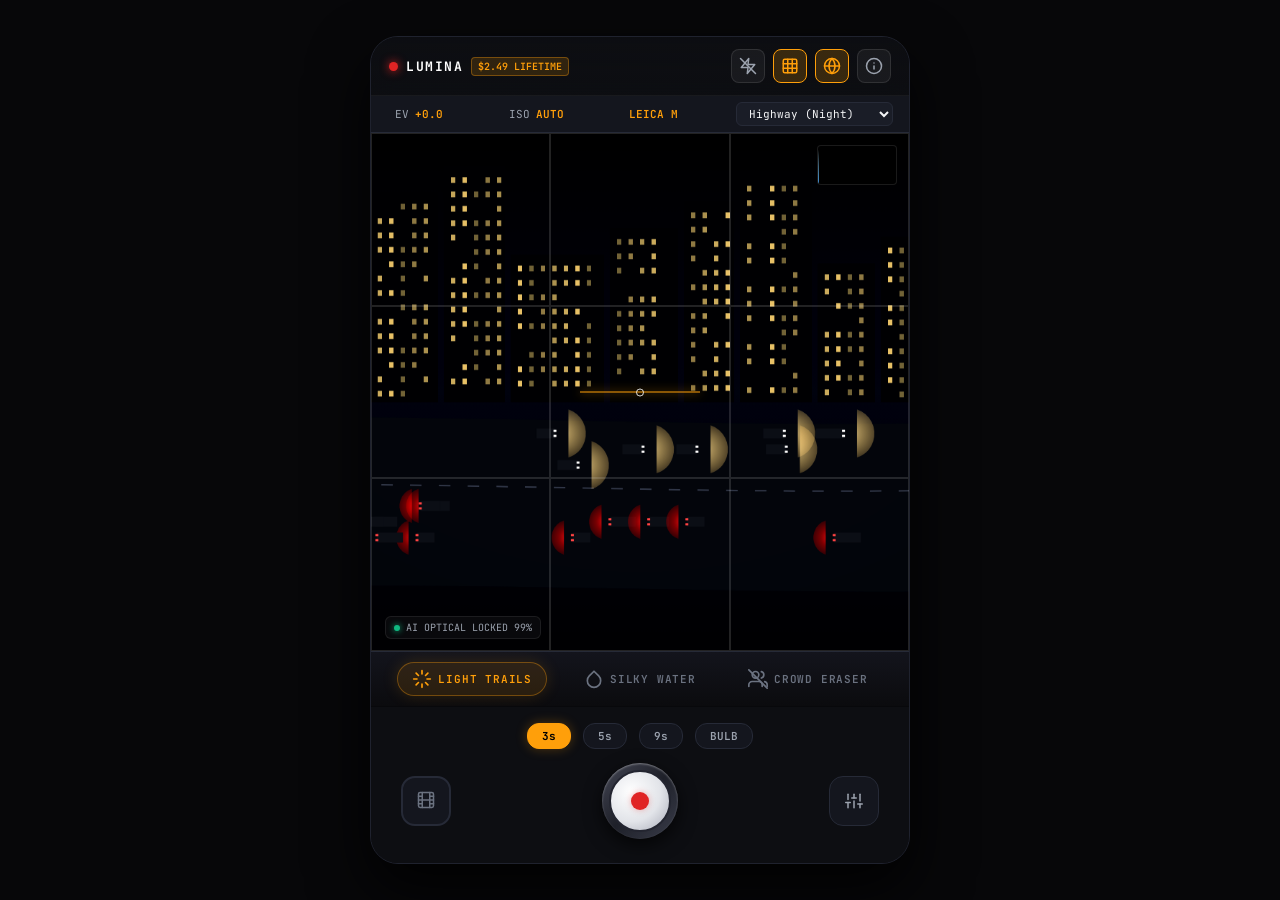
==== index.html @ f26d68da "deploy: update LuminaShutter live web app runner" ====
<!doctype html>
<html lang="en">
  <head>
    <meta charset="UTF-8" />
    <meta name="viewport" content="width=device-width, initial-scale=1.0, maximum-scale=1.0, user-scalable=no, viewport-fit=cover" />
    <meta name="apple-mobile-web-app-capable" content="yes" />
    <meta name="apple-mobile-web-app-status-bar-style" content="black-translucent" />
    <meta name="theme-color" content="#0D0D11" />
    <title>LuminaShutter — Computational Long-Exposure Camera</title>
    <link rel="preconnect" href="https://fonts.googleapis.com">
    <link rel="preconnect" href="https://fonts.gstatic.com" crossorigin>
    <link href="https://fonts.googleapis.com/css2?family=JetBrains+Mono:wght@400;500;600;700&family=Plus+Jakarta+Sans:wght@400;500;600;700&display=swap" rel="stylesheet">
    <script type="module" crossorigin src="./assets/index-B76-5cLn.js"></script>
    <link rel="stylesheet" crossorigin href="./assets/index-BQiEqXzm.css">
  </head>
  <body>
    <div id="app"></div>
  </body>
</html>
---- assets/index-BQiEqXzm.css ----
:root{--bg-deep: #070709;--bg-camera: #0D0E12;--bg-surface: #14161E;--bg-panel: #1A1D27;--border-subtle: #262A37;--border-active: #3C4254;--leica-amber: #FF9F0A;--leica-amber-glow: rgba(255, 159, 10, .28);--leica-red: #E02424;--leica-red-glow: rgba(224, 36, 36, .35);--hasselblad-gold: #D4AF37;--accent-cyan: #0AC4FF;--text-primary: #F3F4F6;--text-secondary: #9CA3AF;--text-muted: #6B7280;--font-mono: "JetBrains Mono", monospace;--font-sans: "Plus Jakarta Sans", -apple-system, BlinkMacSystemFont, sans-serif}*{box-sizing:border-box;margin:0;padding:0;user-select:none;-webkit-user-select:none;-webkit-touch-callout:none}body{background-color:var(--bg-deep);color:var(--text-primary);font-family:var(--font-sans);overflow:hidden;height:100vh;height:100dvh;width:100vw;display:flex;align-items:center;justify-content:center}#app{width:100%;height:100%;max-width:540px;max-height:980px;background-color:var(--bg-camera);position:relative;display:flex;flex-direction:column;overflow:hidden;box-shadow:0 25px 60px #000000d9;border:1px solid #1f222e}@media (min-width: 541px){#app{border-radius:28px;height:92vh}}.header-bar{display:flex;align-items:center;justify-content:space-between;padding:12px 18px;background:linear-gradient(180deg,#0d0e12f2,#0d0e12bf);backdrop-filter:blur(12px);z-index:20;border-bottom:1px solid rgba(255,255,255,.05)}.brand-badge{display:flex;align-items:center;gap:8px}.brand-dot{width:9px;height:9px;border-radius:50%;background-color:var(--leica-red);box-shadow:0 0 10px var(--leica-red)}.brand-text{font-size:13px;font-weight:700;letter-spacing:1.5px;color:#fff;text-transform:uppercase;font-family:var(--font-mono)}.brand-price-tag{font-size:10px;background-color:#ff9f0a26;color:var(--leica-amber);border:1px solid rgba(255,159,10,.35);padding:2px 6px;border-radius:4px;font-weight:600;font-family:var(--font-mono);cursor:pointer;transition:all .2s ease}.brand-price-tag:hover{background-color:#ff9f0a40;border-color:var(--leica-amber)}.header-controls{display:flex;align-items:center;gap:8px}.btn-icon-hdr{background:#ffffff0d;border:1px solid rgba(255,255,255,.1);color:var(--text-secondary);width:34px;height:34px;border-radius:8px;display:flex;align-items:center;justify-content:center;cursor:pointer;transition:all .15s ease}.btn-icon-hdr:hover,.btn-icon-hdr.active{background:#ff9f0a2e;border-color:var(--leica-amber);color:var(--leica-amber)}.quick-controls{display:flex;align-items:center;justify-content:space-between;padding:6px 16px;background-color:var(--bg-surface);border-bottom:1px solid var(--border-subtle);font-family:var(--font-mono);font-size:11px;z-index:15}.quick-control-item{display:flex;align-items:center;gap:6px;color:var(--text-secondary);cursor:pointer;padding:4px 8px;border-radius:6px;transition:background .15s}.quick-control-item:hover{background:#ffffff0a}.quick-val{color:var(--leica-amber);font-weight:600}.scenario-select{background:var(--bg-panel);border:1px solid var(--border-subtle);color:var(--text-primary);font-size:11px;font-family:var(--font-mono);padding:3px 8px;border-radius:6px;outline:none;cursor:pointer}.viewfinder-container{flex:1;position:relative;overflow:hidden;background-color:#000;display:flex;align-items:center;justify-content:center}#glCanvas{width:100%;height:100%;object-fit:cover;display:block}.viewfinder-hud{position:absolute;top:0;left:0;width:100%;height:100%;pointer-events:none}.grid-lines{position:absolute;top:0;left:0;width:100%;height:100%;display:grid;grid-template-columns:1fr 1fr 1fr;grid-template-rows:1fr 1fr 1fr;opacity:.22;transition:opacity .2s}.grid-lines.hidden{opacity:0}.grid-cell{border:.5px solid rgba(255,255,255,.6)}.horizon-level{position:absolute;top:50%;left:50%;transform:translate(-50%,-50%);width:120px;height:1px;background:#ffffff40;display:flex;align-items:center;justify-content:center}.horizon-level:before,.horizon-level:after{content:"";position:absolute;width:6px;height:6px;border:1.5px solid rgba(255,255,255,.5);border-radius:50%}.horizon-level.level-balanced{background:var(--leica-amber);box-shadow:0 0 8px var(--leica-amber)}.histogram-box{position:absolute;top:12px;right:12px;width:80px;height:40px;background:#000000a6;backdrop-filter:blur(6px);border-radius:4px;border:1px solid rgba(255,255,255,.1);overflow:hidden}#histCanvas{width:100%;height:100%;display:block}.stab-telemetry{position:absolute;bottom:12px;left:14px;display:flex;align-items:center;gap:6px;background:#0d0e12b3;backdrop-filter:blur(8px);padding:4px 8px;border-radius:6px;border:1px solid rgba(255,255,255,.08);font-family:var(--font-mono);font-size:10px;color:var(--text-secondary)}.stab-indicator-dot{width:6px;height:6px;border-radius:50%;background-color:#10b981;box-shadow:0 0 6px #10b981}.exposure-overlay{position:absolute;top:0;left:0;width:100%;height:100%;pointer-events:none;display:flex;flex-direction:column;align-items:center;justify-content:center;background:#0000002e;opacity:0;transition:opacity .3s ease}.exposure-overlay.active{opacity:1}.countdown-ring-box{position:relative;width:120px;height:120px}.countdown-svg{transform:rotate(-90deg);width:100%;height:100%}.countdown-circle-bg{stroke:#ffffff26;stroke-width:4;fill:none}.countdown-circle-prog{stroke:var(--leica-amber);stroke-width:4;fill:none;stroke-linecap:round;transition:stroke-dashoffset .1s linear;filter:drop-shadow(0 0 6px var(--leica-amber))}.countdown-number{position:absolute;top:50%;left:50%;transform:translate(-50%,-50%);font-family:var(--font-mono);font-size:26px;font-weight:700;color:#fff;text-shadow:0 2px 10px rgba(0,0,0,.8)}.live-forming-badge{margin-top:16px;font-family:var(--font-mono);font-size:11px;letter-spacing:1.2px;color:var(--leica-amber);background:#000000d9;padding:5px 12px;border-radius:20px;border:1px solid var(--leica-amber);text-transform:uppercase;animation:pulseAmber 1.4s infinite ease-in-out}@keyframes pulseAmber{0%,to{opacity:.9;transform:scale(1)}50%{opacity:.6;transform:scale(.98)}}.mode-dial-strip{background:linear-gradient(180deg,#13141c,#0b0b0e);border-top:1px solid var(--border-subtle);border-bottom:1px solid rgba(0,0,0,.6);padding:10px 0;overflow-x:auto;scrollbar-width:none;display:flex;justify-content:center;gap:22px;z-index:10}.mode-dial-strip::-webkit-scrollbar{display:none}.mode-tab{display:flex;align-items:center;gap:6px;padding:6px 14px;border-radius:20px;cursor:pointer;font-family:var(--font-mono);font-size:11px;font-weight:600;letter-spacing:.8px;color:var(--text-muted);border:1px solid transparent;transition:all .2s cubic-bezier(.16,1,.3,1);white-space:nowrap}.mode-tab:hover{color:var(--text-secondary)}.mode-tab.active{color:var(--leica-amber);background:#ff9f0a1f;border-color:#ff9f0a59;box-shadow:0 0 16px #ff9f0a26}.shutter-panel{background-color:var(--bg-camera);padding:16px 20px 24px;display:flex;flex-direction:column;gap:14px;z-index:10}.duration-selector{display:flex;align-items:center;justify-content:center;gap:12px}.duration-chip{padding:5px 14px;border-radius:12px;background:var(--bg-surface);border:1px solid var(--border-subtle);color:var(--text-secondary);font-family:var(--font-mono);font-size:11px;font-weight:600;cursor:pointer;transition:all .15s ease}.duration-chip:hover{border-color:var(--text-muted);color:var(--text-primary)}.duration-chip.active{background:var(--leica-amber);border-color:var(--leica-amber);color:#000;font-weight:700;box-shadow:0 0 12px var(--leica-amber-glow)}.shutter-row{display:flex;align-items:center;justify-content:space-between;padding:0 10px}.btn-gallery-thumb{width:50px;height:50px;border-radius:14px;background:var(--bg-surface);border:2px solid var(--border-subtle);overflow:hidden;cursor:pointer;position:relative;display:flex;align-items:center;justify-content:center;transition:transform .15s ease,border-color .15s ease}.btn-gallery-thumb:hover{border-color:var(--leica-amber);transform:scale(1.04)}.btn-gallery-thumb img{width:100%;height:100%;object-fit:cover}.btn-gallery-thumb .thumb-empty{color:var(--text-muted)}.shutter-outer-ring{width:76px;height:76px;border-radius:50%;background:linear-gradient(135deg,#444754,#1e2029,#3a3d4a);display:flex;align-items:center;justify-content:center;box-shadow:0 6px 18px #000000b3,inset 0 1px 2px #ffffff59;cursor:pointer;transition:transform .1s ease,box-shadow .1s ease}.shutter-outer-ring:active{transform:scale(.96);box-shadow:0 2px 8px #000000d9}.shutter-inner-btn{width:62px;height:62px;border-radius:50%;background:radial-gradient(circle at 35% 35%,#fff,#e2e4e9 55%,#a6a9b6);border:2px solid #232530;display:flex;align-items:center;justify-content:center;position:relative;transition:all .15s ease}.shutter-center-dot{width:18px;height:18px;border-radius:50%;background-color:var(--leica-red);box-shadow:0 0 6px var(--leica-red-glow);transition:all .2s ease}.shutter-outer-ring.exposing{box-shadow:0 0 22px var(--leica-amber-glow)}.shutter-outer-ring.exposing .shutter-inner-btn{background:radial-gradient(circle at 35% 35%,#ffdf99,#ff9f0a)}.shutter-outer-ring.exposing .shutter-center-dot{width:14px;height:14px;border-radius:3px;background-color:#000;box-shadow:none}.btn-extra-ctrl{width:50px;height:50px;border-radius:14px;background:var(--bg-surface);border:1px solid var(--border-subtle);color:var(--text-secondary);display:flex;align-items:center;justify-content:center;cursor:pointer;transition:all .15s ease}.btn-extra-ctrl:hover{background:var(--bg-panel);color:var(--text-primary);border-color:var(--border-active)}.drawer-slider{display:none;background-color:var(--bg-panel);border-top:1px solid var(--border-subtle);padding:10px 18px;gap:12px;align-items:center}.drawer-slider.open{display:flex}.ev-input{flex:1;accent-color:var(--leica-amber)}.modal-backdrop{position:absolute;top:0;left:0;width:100%;height:100%;background:#040508e0;backdrop-filter:blur(16px);z-index:50;display:flex;align-items:center;justify-content:center;padding:16px;opacity:0;pointer-events:none;transition:opacity .25s cubic-bezier(.16,1,.3,1)}.modal-backdrop.open{opacity:1;pointer-events:auto}.modal-card{width:100%;max-width:480px;max-height:92%;background-color:var(--bg-surface);border:1px solid var(--border-active);border-radius:24px;overflow:hidden;display:flex;flex-direction:column;box-shadow:0 20px 50px #000000e6}.modal-header{display:flex;align-items:center;justify-content:space-between;padding:16px 20px;border-bottom:1px solid var(--border-subtle)}.modal-title{font-size:15px;font-weight:700;letter-spacing:.5px;display:flex;align-items:center;gap:8px}.modal-close-btn{background:transparent;border:none;color:var(--text-secondary);cursor:pointer;display:flex;align-items:center;justify-content:center;padding:4px;border-radius:6px}.modal-close-btn:hover{color:#fff}.modal-body{padding:18px 20px;overflow-y:auto;display:flex;flex-direction:column;gap:16px}.split-viewer{position:relative;width:100%;aspect-ratio:16 / 9;border-radius:14px;overflow:hidden;background-color:#000;touch-action:none}.split-img-after,.split-img-before{position:absolute;top:0;left:0;width:100%;height:100%;object-fit:cover;pointer-events:none}.split-img-before-wrap{position:absolute;top:0;left:0;width:50%;height:100%;overflow:hidden;border-right:2px solid #FFFFFF;box-shadow:2px 0 10px #0009}.split-divider-handle{position:absolute;top:50%;right:-14px;transform:translateY(-50%);width:28px;height:28px;border-radius:50%;background-color:#fff;box-shadow:0 2px 8px #0009;display:flex;align-items:center;justify-content:center;font-size:10px;color:#000;font-weight:800}.split-tag{position:absolute;bottom:10px;padding:3px 8px;border-radius:4px;font-family:var(--font-mono);font-size:9px;font-weight:700;letter-spacing:.5px;text-transform:uppercase}.split-tag-before{left:10px;background:#000000bf;color:#ccc;border:1px solid rgba(255,255,255,.2)}.split-tag-after{right:10px;background:#ff9f0ad9;color:#000;border:1px solid var(--leica-amber)}.exif-grid{display:grid;grid-template-columns:repeat(3,1fr);gap:8px;background:var(--bg-panel);padding:12px;border-radius:12px;border:1px solid var(--border-subtle)}.exif-item{display:flex;flex-direction:column;gap:2px}.exif-label{font-size:9px;color:var(--text-muted);text-transform:uppercase;font-family:var(--font-mono)}.exif-val{font-size:11px;color:var(--text-primary);font-family:var(--font-mono);font-weight:600}.modal-actions{display:flex;gap:10px}.btn-primary-action{flex:1;background:var(--leica-amber);color:#000;border:none;padding:12px;border-radius:12px;font-weight:700;font-size:13px;cursor:pointer;display:flex;align-items:center;justify-content:center;gap:8px;transition:background .15s ease}.btn-primary-action:hover{background:#ffb13b}.btn-secondary-action{background:var(--bg-panel);color:var(--text-primary);border:1px solid var(--border-subtle);padding:12px 18px;border-radius:12px;font-weight:600;font-size:13px;cursor:pointer;display:flex;align-items:center;justify-content:center;gap:8px}.btn-secondary-action:hover{background:var(--border-active)}.comp-table{width:100%;border-collapse:collapse;font-size:12px}.comp-table th,.comp-table td{padding:10px 8px;text-align:left;border-bottom:1px solid var(--border-subtle)}.comp-table th{color:var(--text-secondary);font-family:var(--font-mono);font-size:10px;text-transform:uppercase}.highlight-row{background:#ff9f0a14;font-weight:700}.highlight-price{color:var(--leica-amber);font-family:var(--font-mono);font-weight:700}
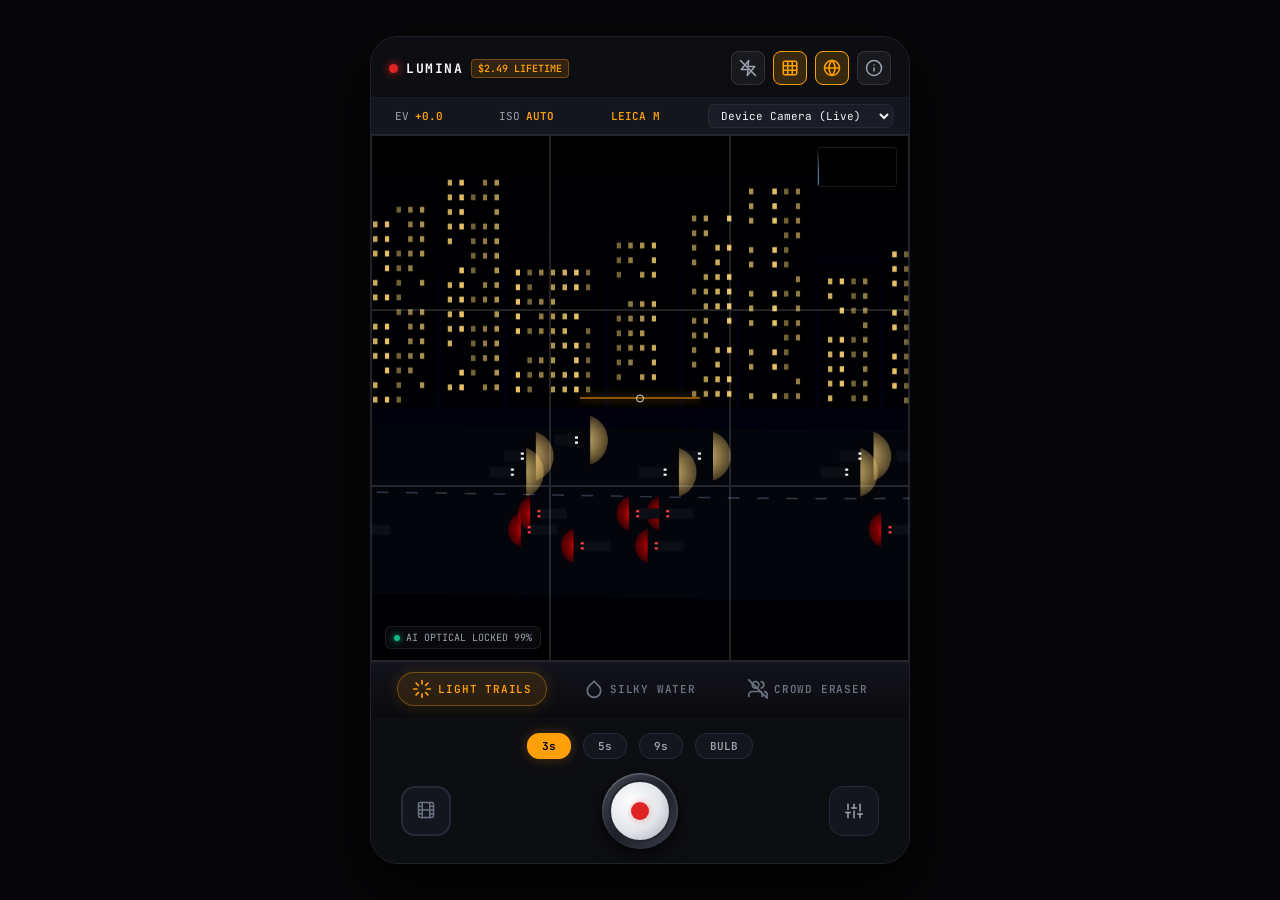
==== commit 74df8d36: "deploy: update LuminaShutter live web app runner" ====
--- a/index.html
+++ b/index.html
@@ -10,8 +10,8 @@
     <link rel="preconnect" href="https://fonts.googleapis.com">
     <link rel="preconnect" href="https://fonts.gstatic.com" crossorigin>
     <link href="https://fonts.googleapis.com/css2?family=JetBrains+Mono:wght@400;500;600;700&family=Plus+Jakarta+Sans:wght@400;500;600;700&display=swap" rel="stylesheet">
-    <script type="module" crossorigin src="./assets/index-B76-5cLn.js"></script>
-    <link rel="stylesheet" crossorigin href="./assets/index-BQiEqXzm.css">
+    <script type="module" crossorigin src="./assets/index-D73Pkwgc.js"></script>
+    <link rel="stylesheet" crossorigin href="./assets/index-BaE9z8mP.css">
   </head>
   <body>
     <div id="app"></div>
--- a/assets/index-BaE9z8mP.css
+++ b/assets/index-BaE9z8mP.css
@@ -0,0 +1 @@
+:root{--bg-deep: #070709;--bg-camera: #0D0E12;--bg-surface: #14161E;--bg-panel: #1A1D27;--border-subtle: #262A37;--border-active: #3C4254;--leica-amber: #FF9F0A;--leica-amber-glow: rgba(255, 159, 10, .28);--leica-red: #E02424;--leica-red-glow: rgba(224, 36, 36, .35);--hasselblad-gold: #D4AF37;--accent-cyan: #0AC4FF;--text-primary: #F3F4F6;--text-secondary: #9CA3AF;--text-muted: #6B7280;--font-mono: "JetBrains Mono", monospace;--font-sans: "Plus Jakarta Sans", -apple-system, BlinkMacSystemFont, sans-serif}*{box-sizing:border-box;margin:0;padding:0;user-select:none;-webkit-user-select:none;-webkit-touch-callout:none}body{background-color:var(--bg-deep);color:var(--text-primary);font-family:var(--font-sans);overflow:hidden;height:100vh;height:100dvh;max-height:100dvh;width:100vw;display:flex;align-items:center;justify-content:center}#app{width:100%;height:100%;height:100dvh;max-height:100dvh;background-color:var(--bg-camera);position:relative;display:flex;flex-direction:column;overflow:hidden}@media (min-width: 541px) and (min-height: 800px){#app{max-width:540px;max-height:980px;border-radius:28px;height:92vh;box-shadow:0 25px 60px #000000d9;border:1px solid #1f222e}}.header-bar{display:flex;align-items:center;justify-content:space-between;padding:60px 18px 12px;padding-top:calc(env(safe-area-inset-top,0px) + 14px);background:linear-gradient(180deg,#0d0e12f2,#0d0e12bf);backdrop-filter:blur(12px);z-index:20;border-bottom:1px solid rgba(255,255,255,.05)}.brand-badge{display:flex;align-items:center;gap:8px}.brand-dot{width:9px;height:9px;border-radius:50%;background-color:var(--leica-red);box-shadow:0 0 10px var(--leica-red)}.brand-text{font-size:13px;font-weight:700;letter-spacing:1.5px;color:#fff;text-transform:uppercase;font-family:var(--font-mono)}.brand-price-tag{font-size:10px;background-color:#ff9f0a26;color:var(--leica-amber);border:1px solid rgba(255,159,10,.35);padding:2px 6px;border-radius:4px;font-weight:600;font-family:var(--font-mono);cursor:pointer;transition:all .2s ease}.brand-price-tag:hover{background-color:#ff9f0a40;border-color:var(--leica-amber)}.header-controls{display:flex;align-items:center;gap:8px}.btn-icon-hdr{background:#ffffff0d;border:1px solid rgba(255,255,255,.1);color:var(--text-secondary);width:34px;height:34px;border-radius:8px;display:flex;align-items:center;justify-content:center;cursor:pointer;transition:all .15s ease}.btn-icon-hdr:hover,.btn-icon-hdr.active{background:#ff9f0a2e;border-color:var(--leica-amber);color:var(--leica-amber)}.quick-controls{display:flex;align-items:center;justify-content:space-between;padding:6px 16px;background-color:var(--bg-surface);border-bottom:1px solid var(--border-subtle);font-family:var(--font-mono);font-size:11px;z-index:15}.quick-control-item{display:flex;align-items:center;gap:6px;color:var(--text-secondary);cursor:pointer;padding:4px 8px;border-radius:6px;transition:background .15s}.quick-control-item:hover{background:#ffffff0a}.quick-val{color:var(--leica-amber);font-weight:600}.scenario-select{background:var(--bg-panel);border:1px solid var(--border-subtle);color:var(--text-primary);font-size:11px;font-family:var(--font-mono);padding:3px 8px;border-radius:6px;outline:none;cursor:pointer}.viewfinder-container{flex:1;position:relative;overflow:hidden;background-color:#000;display:flex;align-items:center;justify-content:center}#glCanvas{width:100%;height:100%;object-fit:cover;display:block}.viewfinder-hud{position:absolute;top:0;left:0;width:100%;height:100%;pointer-events:none}.grid-lines{position:absolute;top:0;left:0;width:100%;height:100%;display:grid;grid-template-columns:1fr 1fr 1fr;grid-template-rows:1fr 1fr 1fr;opacity:.22;transition:opacity .2s}.grid-lines.hidden{opacity:0}.grid-cell{border:.5px solid rgba(255,255,255,.6)}.horizon-level{position:absolute;top:50%;left:50%;transform:translate(-50%,-50%);width:120px;height:1px;background:#ffffff40;display:flex;align-items:center;justify-content:center}.horizon-level:before,.horizon-level:after{content:"";position:absolute;width:6px;height:6px;border:1.5px solid rgba(255,255,255,.5);border-radius:50%}.horizon-level.level-balanced{background:var(--leica-amber);box-shadow:0 0 8px var(--leica-amber)}.histogram-box{position:absolute;top:12px;right:12px;width:80px;height:40px;background:#000000a6;backdrop-filter:blur(6px);border-radius:4px;border:1px solid rgba(255,255,255,.1);overflow:hidden}#histCanvas{width:100%;height:100%;display:block}.stab-telemetry{position:absolute;bottom:12px;left:14px;display:flex;align-items:center;gap:6px;background:#0d0e12b3;backdrop-filter:blur(8px);padding:4px 8px;border-radius:6px;border:1px solid rgba(255,255,255,.08);font-family:var(--font-mono);font-size:10px;color:var(--text-secondary)}.stab-indicator-dot{width:6px;height:6px;border-radius:50%;background-color:#10b981;box-shadow:0 0 6px #10b981}.exposure-overlay{position:absolute;top:0;left:0;width:100%;height:100%;pointer-events:none;display:flex;flex-direction:column;align-items:center;justify-content:center;background:#0000002e;opacity:0;transition:opacity .3s ease}.exposure-overlay.active{opacity:1}.countdown-ring-box{position:relative;width:120px;height:120px}.countdown-svg{transform:rotate(-90deg);width:100%;height:100%}.countdown-circle-bg{stroke:#ffffff26;stroke-width:4;fill:none}.countdown-circle-prog{stroke:var(--leica-amber);stroke-width:4;fill:none;stroke-linecap:round;transition:stroke-dashoffset .1s linear;filter:drop-shadow(0 0 6px var(--leica-amber))}.countdown-number{position:absolute;top:50%;left:50%;transform:translate(-50%,-50%);font-family:var(--font-mono);font-size:26px;font-weight:700;color:#fff;text-shadow:0 2px 10px rgba(0,0,0,.8)}.live-forming-badge{margin-top:16px;font-family:var(--font-mono);font-size:11px;letter-spacing:1.2px;color:var(--leica-amber);background:#000000d9;padding:5px 12px;border-radius:20px;border:1px solid var(--leica-amber);text-transform:uppercase;animation:pulseAmber 1.4s infinite ease-in-out}@keyframes pulseAmber{0%,to{opacity:.9;transform:scale(1)}50%{opacity:.6;transform:scale(.98)}}.mode-dial-strip{background:linear-gradient(180deg,#13141c,#0b0b0e);border-top:1px solid var(--border-subtle);border-bottom:1px solid rgba(0,0,0,.6);padding:10px 0;overflow-x:auto;scrollbar-width:none;display:flex;justify-content:center;gap:22px;z-index:10}.mode-dial-strip::-webkit-scrollbar{display:none}.mode-tab{display:flex;align-items:center;gap:6px;padding:6px 14px;border-radius:20px;cursor:pointer;font-family:var(--font-mono);font-size:11px;font-weight:600;letter-spacing:.8px;color:var(--text-muted);border:1px solid transparent;transition:all .2s cubic-bezier(.16,1,.3,1);white-space:nowrap}.mode-tab:hover{color:var(--text-secondary)}.mode-tab.active{color:var(--leica-amber);background:#ff9f0a1f;border-color:#ff9f0a59;box-shadow:0 0 16px #ff9f0a26}.shutter-panel{background-color:var(--bg-camera);padding:16px 20px 24px;padding-bottom:calc(env(safe-area-inset-bottom,0px) + 14px);display:flex;flex-direction:column;gap:14px;z-index:10}.duration-selector{display:flex;align-items:center;justify-content:center;gap:12px}.duration-chip{padding:5px 14px;border-radius:12px;background:var(--bg-surface);border:1px solid var(--border-subtle);color:var(--text-secondary);font-family:var(--font-mono);font-size:11px;font-weight:600;cursor:pointer;transition:all .15s ease}.duration-chip:hover{border-color:var(--text-muted);color:var(--text-primary)}.duration-chip.active{background:var(--leica-amber);border-color:var(--leica-amber);color:#000;font-weight:700;box-shadow:0 0 12px var(--leica-amber-glow)}.shutter-row{display:flex;align-items:center;justify-content:space-between;padding:0 10px}.btn-gallery-thumb{width:50px;height:50px;border-radius:14px;background:var(--bg-surface);border:2px solid var(--border-subtle);overflow:hidden;cursor:pointer;position:relative;display:flex;align-items:center;justify-content:center;transition:transform .15s ease,border-color .15s ease}.btn-gallery-thumb:hover{border-color:var(--leica-amber);transform:scale(1.04)}.btn-gallery-thumb img{width:100%;height:100%;object-fit:cover}.btn-gallery-thumb .thumb-empty{color:var(--text-muted)}.shutter-outer-ring{width:76px;height:76px;border-radius:50%;background:linear-gradient(135deg,#444754,#1e2029,#3a3d4a);display:flex;align-items:center;justify-content:center;box-shadow:0 6px 18px #000000b3,inset 0 1px 2px #ffffff59;cursor:pointer;transition:transform .1s ease,box-shadow .1s ease}.shutter-outer-ring:active{transform:scale(.96);box-shadow:0 2px 8px #000000d9}.shutter-inner-btn{width:62px;height:62px;border-radius:50%;background:radial-gradient(circle at 35% 35%,#fff,#e2e4e9 55%,#a6a9b6);border:2px solid #232530;display:flex;align-items:center;justify-content:center;position:relative;transition:all .15s ease}.shutter-center-dot{width:18px;height:18px;border-radius:50%;background-color:var(--leica-red);box-shadow:0 0 6px var(--leica-red-glow);transition:all .2s ease}.shutter-outer-ring.exposing{box-shadow:0 0 22px var(--leica-amber-glow)}.shutter-outer-ring.exposing .shutter-inner-btn{background:radial-gradient(circle at 35% 35%,#ffdf99,#ff9f0a)}.shutter-outer-ring.exposing .shutter-center-dot{width:14px;height:14px;border-radius:3px;background-color:#000;box-shadow:none}.btn-extra-ctrl{width:50px;height:50px;border-radius:14px;background:var(--bg-surface);border:1px solid var(--border-subtle);color:var(--text-secondary);display:flex;align-items:center;justify-content:center;cursor:pointer;transition:all .15s ease}.btn-extra-ctrl:hover{background:var(--bg-panel);color:var(--text-primary);border-color:var(--border-active)}.drawer-slider{display:none;background-color:var(--bg-panel);border-top:1px solid var(--border-subtle);padding:10px 18px;gap:12px;align-items:center}.drawer-slider.open{display:flex}.ev-input{flex:1;accent-color:var(--leica-amber)}.modal-backdrop{position:absolute;top:0;left:0;width:100%;height:100%;background:#040508e0;backdrop-filter:blur(16px);z-index:50;display:flex;align-items:center;justify-content:center;padding:16px;opacity:0;pointer-events:none;transition:opacity .25s cubic-bezier(.16,1,.3,1)}.modal-backdrop.open{opacity:1;pointer-events:auto}.modal-card{width:100%;max-width:480px;max-height:92%;background-color:var(--bg-surface);border:1px solid var(--border-active);border-radius:24px;overflow:hidden;display:flex;flex-direction:column;box-shadow:0 20px 50px #000000e6}.modal-header{display:flex;align-items:center;justify-content:space-between;padding:16px 20px;border-bottom:1px solid var(--border-subtle)}.modal-title{font-size:15px;font-weight:700;letter-spacing:.5px;display:flex;align-items:center;gap:8px}.modal-close-btn{background:transparent;border:none;color:var(--text-secondary);cursor:pointer;display:flex;align-items:center;justify-content:center;padding:4px;border-radius:6px}.modal-close-btn:hover{color:#fff}.modal-body{padding:18px 20px;overflow-y:auto;display:flex;flex-direction:column;gap:16px}.split-viewer{position:relative;width:100%;aspect-ratio:16 / 9;border-radius:14px;overflow:hidden;background-color:#000;touch-action:none}.split-img-after,.split-img-before{position:absolute;top:0;left:0;width:100%;height:100%;object-fit:cover;pointer-events:none}.split-img-before-wrap{position:absolute;top:0;left:0;width:50%;height:100%;overflow:hidden;border-right:2px solid #FFFFFF;box-shadow:2px 0 10px #0009}.split-divider-handle{position:absolute;top:50%;right:-14px;transform:translateY(-50%);width:28px;height:28px;border-radius:50%;background-color:#fff;box-shadow:0 2px 8px #0009;display:flex;align-items:center;justify-content:center;font-size:10px;color:#000;font-weight:800}.split-tag{position:absolute;bottom:10px;padding:3px 8px;border-radius:4px;font-family:var(--font-mono);font-size:9px;font-weight:700;letter-spacing:.5px;text-transform:uppercase}.split-tag-before{left:10px;background:#000000bf;color:#ccc;border:1px solid rgba(255,255,255,.2)}.split-tag-after{right:10px;background:#ff9f0ad9;color:#000;border:1px solid var(--leica-amber)}.exif-grid{display:grid;grid-template-columns:repeat(3,1fr);gap:8px;background:var(--bg-panel);padding:12px;border-radius:12px;border:1px solid var(--border-subtle)}.exif-item{display:flex;flex-direction:column;gap:2px}.exif-label{font-size:9px;color:var(--text-muted);text-transform:uppercase;font-family:var(--font-mono)}.exif-val{font-size:11px;color:var(--text-primary);font-family:var(--font-mono);font-weight:600}.modal-actions{display:flex;gap:10px}.btn-primary-action{flex:1;background:var(--leica-amber);color:#000;border:none;padding:12px;border-radius:12px;font-weight:700;font-size:13px;cursor:pointer;display:flex;align-items:center;justify-content:center;gap:8px;transition:background .15s ease}.btn-primary-action:hover{background:#ffb13b}.btn-secondary-action{background:var(--bg-panel);color:var(--text-primary);border:1px solid var(--border-subtle);padding:12px 18px;border-radius:12px;font-weight:600;font-size:13px;cursor:pointer;display:flex;align-items:center;justify-content:center;gap:8px}.btn-secondary-action:hover{background:var(--border-active)}.comp-table{width:100%;border-collapse:collapse;font-size:12px}.comp-table th,.comp-table td{padding:10px 8px;text-align:left;border-bottom:1px solid var(--border-subtle)}.comp-table th{color:var(--text-secondary);font-family:var(--font-mono);font-size:10px;text-transform:uppercase}.highlight-row{background:#ff9f0a14;font-weight:700}.highlight-price{color:var(--leica-amber);font-family:var(--font-mono);font-weight:700}
